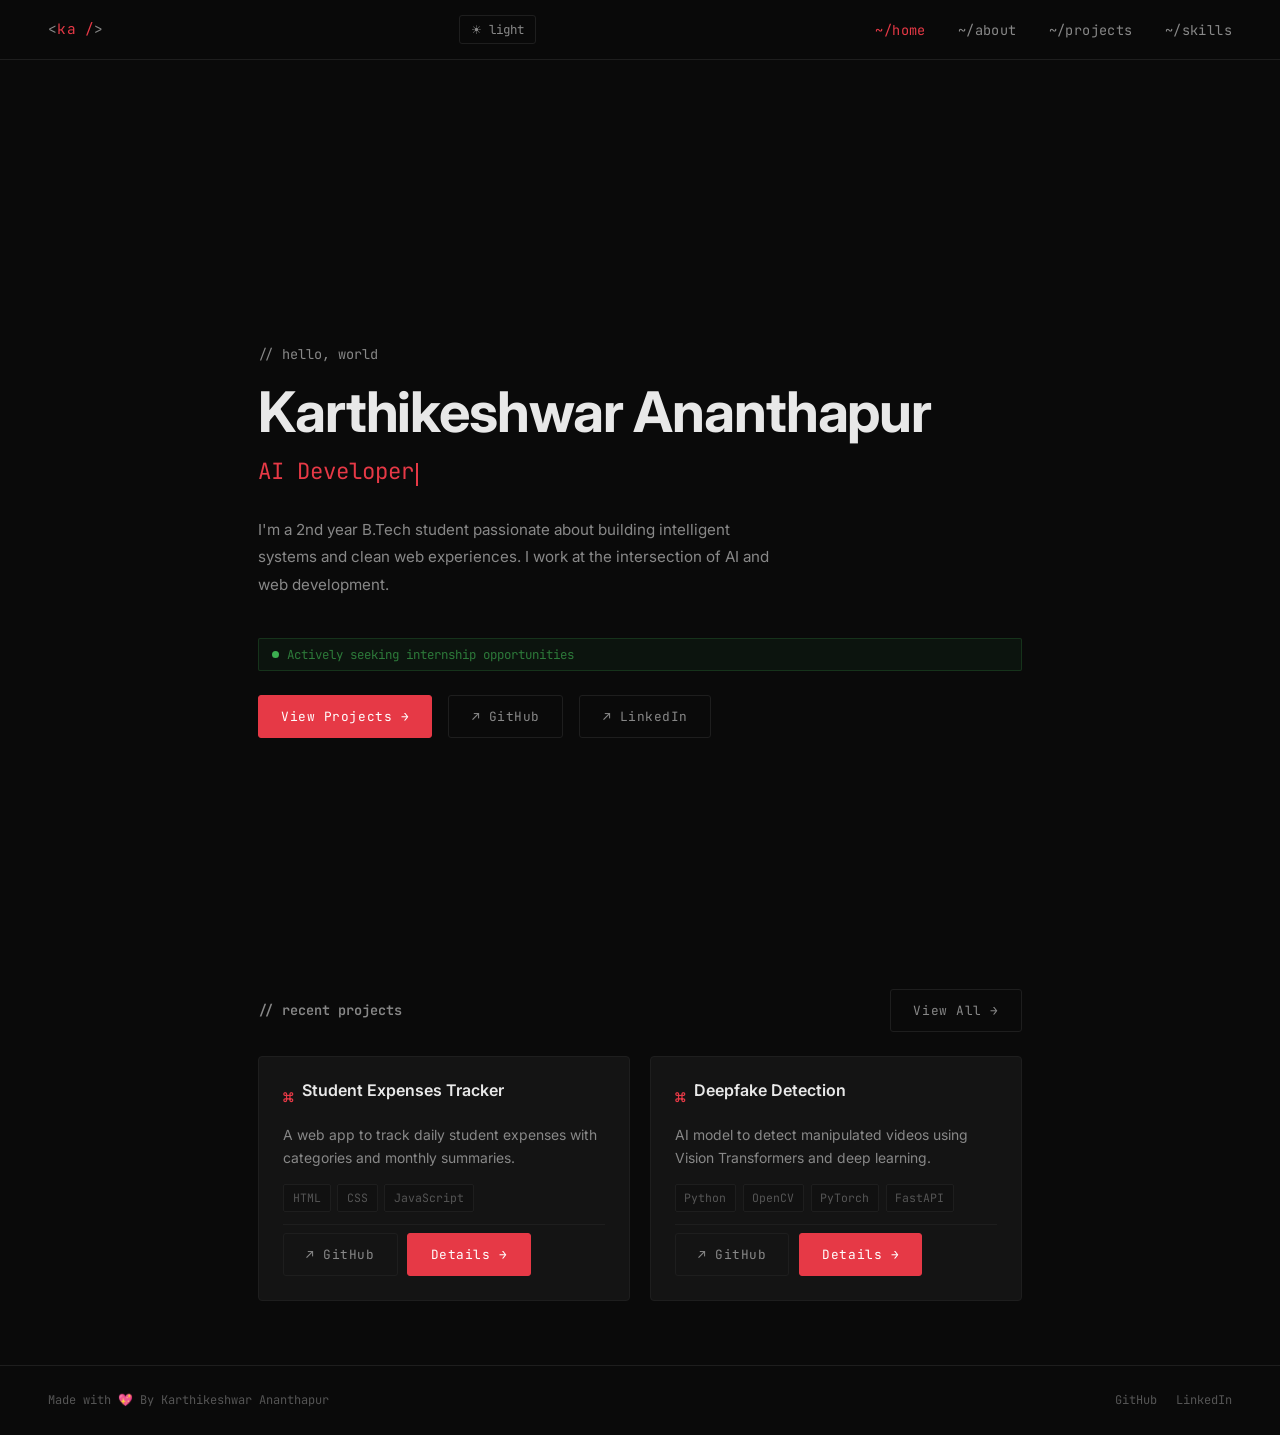
==== dashboard/index.html @ 0e8dc8a1 "fix routes" ====
<!DOCTYPE html>
<html lang="en">
<head>
  <meta charset="UTF-8" />
  <meta name="viewport" content="width=device-width, initial-scale=1.0" />
  <title>Karthikeshwar Ananthapur — Portfolio</title>
  <meta name="description" content="B.Tech student specializing in AI and web development. Explore my projects and skills." />

  <link rel="preconnect" href="https://fonts.googleapis.com" />
  <link href="https://fonts.googleapis.com/css2?family=Inter:wght@400;500;600;700&family=JetBrains+Mono:wght@400;500&display=swap" rel="stylesheet" />

  <!-- ✅ FIXED PATHS -->
  <link rel="icon" type="image/png" href="/favicon.png" />
  <link rel="stylesheet" href="/css/style.css" />
</head>
<body>

<nav id="navbar"></nav>

<main>
  <section class="hero">
    <p class="hero-greeting">// hello, world</p>
    <h1 class="hero-name" id="hero-name"></h1>
    <div class="hero-role">
      <span id="typing-text"></span><span class="cursor"></span>
    </div>
    <p class="hero-intro" id="hero-intro"></p>

    <div class="status-badge">
      <span class="status-dot"></span>
      Actively seeking internship opportunities
    </div>

    <div class="hero-actions">
      <a href="/projects" class="btn btn-primary">View Projects →</a>
      <a href="#" id="hero-github" target="_blank" class="btn btn-outline">↗ GitHub</a>
      <a href="#" id="hero-linkedin" target="_blank" class="btn btn-outline">↗ LinkedIn</a>
    </div>
  </section>

  <section class="preview-section">
    <div class="preview-header">
      <h2>// recent projects</h2>
      <a href="/projects" class="btn btn-outline">View All →</a>
    </div>

    <div class="projects-grid" id="preview-grid"></div>
  </section>
</main>

<footer id="footer"></footer>

<!-- ✅ FIXED PATHS -->
<script src="/js/data.js"></script>
<script src="/js/main.js"></script>

<script>
document.addEventListener('DOMContentLoaded', () => {
  const { name, intro, github, linkedin } = portfolioData.personal;

  document.getElementById('hero-name').textContent = name;
  document.getElementById('hero-intro').textContent = intro;
  document.getElementById('hero-github').href = github;
  document.getElementById('hero-linkedin').href = linkedin;

  // Typing animation
  const roles = portfolioData.typingRoles;
  let roleIndex = 0, charIndex = 0, deleting = false;
  const el = document.getElementById('typing-text');

  function type() {
    const current = roles[roleIndex];

    if (deleting) {
      el.textContent = current.slice(0, charIndex--);
      if (charIndex < 0) {
        deleting = false;
        roleIndex = (roleIndex + 1) % roles.length;
        setTimeout(type, 400);
        return;
      }
    } else {
      el.textContent = current.slice(0, charIndex++);
      if (charIndex > current.length) {
        deleting = true;
        setTimeout(type, 1800);
        return;
      }
    }

    setTimeout(type, deleting ? 60 : 90);
  }

  type();

  // 🔥 FIXED: clean URL for details
  const preview = portfolioData.projects.slice(0, 2);

  document.getElementById('preview-grid').innerHTML = preview.map(p => `
    <article class="project-card">
      <div class="project-card-header">
        <div class="project-icon">⌘</div>
        <h3 class="project-title">${p.title}</h3>
      </div>

      <p class="project-desc">${p.description}</p>

      <div class="tech-stack">
        ${p.tech.map(t => `<span class="tech-tag">${t}</span>`).join('')}
      </div>

      <div class="card-actions">
        <a href="${p.github}" target="_blank" class="btn btn-outline">↗ GitHub</a>
        <a href="/details/${p.id}" class="btn btn-primary">Details →</a>
      </div>
    </article>
  `).join('');
});
</script>

</body>
</html>
---- css/style.css ----
/* =========================================
   ROOT & RESET
   ========================================= */
:root {
  --bg: #0a0a0a;
  --bg-secondary: #111111;
  --bg-card: #141414;
  --nav-bg: rgba(10, 10, 10, 0.92);
  --red: #e63946;
  --red-dim: rgba(230, 57, 70, 0.12);
  --red-border: rgba(230, 57, 70, 0.3);
  --text: #e8e8e8;
  --text-muted: #888;
  --text-dim: #555;
  --border: #1e1e1e;
  --font-mono: 'JetBrains Mono', 'Fira Code', monospace;
  --font-sans: 'Inter', sans-serif;
  --max-width: 860px;
  --nav-height: 60px;
}

/* Light theme overrides */
[data-theme="light"] {
  --bg: #f8f8f6;
  --bg-secondary: #f0efec;
  --bg-card: #ebebea;
  --nav-bg: rgba(248, 248, 246, 0.92);
  --text: #1a1a1a;
  --text-muted: #555;
  --text-dim: #999;
  --border: #d8d7d4;
}

*, *::before, *::after {
  margin: 0;
  padding: 0;
  box-sizing: border-box;
}

html {
  scroll-behavior: smooth;
}

body {
  background: var(--bg);
  color: var(--text);
  font-family: var(--font-sans);
  line-height: 1.7;
  min-height: 100vh;
  display: flex;
  flex-direction: column;
}

a {
  color: inherit;
  text-decoration: none;
}

/* =========================================
   NAVBAR
   ========================================= */
nav {
  position: fixed;
  top: 0;
  left: 0;
  right: 0;
  height: var(--nav-height);
  background: var(--nav-bg);
  backdrop-filter: blur(6px);
  border-bottom: 1px solid var(--border);
  z-index: 100;
  display: flex;
  align-items: center;
  justify-content: space-between;
  padding: 0 clamp(1rem, 5vw, 3rem);
}

/* Theme toggle button */
.theme-toggle {
  background: none;
  border: 1px solid var(--border);
  color: var(--text-muted);
  font-family: var(--font-mono);
  font-size: 0.78rem;
  padding: 0.3rem 0.7rem;
  border-radius: 3px;
  cursor: pointer;
  transition: all 0.2s;
  margin-left: 1rem;
  white-space: nowrap;
}

.theme-toggle:hover {
  border-color: var(--red-border);
  color: var(--text);
}

.nav-logo {
  font-family: var(--font-mono);
  font-size: 0.9rem;
  color: var(--red);
  letter-spacing: 0.02em;
}

.nav-logo span {
  color: var(--text-muted);
}

.nav-links {
  display: flex;
  gap: 2rem;
  list-style: none;
}

.nav-links a {
  font-size: 0.85rem;
  color: var(--text-muted);
  letter-spacing: 0.03em;
  transition: color 0.2s;
  font-family: var(--font-mono);
}

.nav-links a:hover,
.nav-links a.active {
  color: var(--text);
}

.nav-links a.active {
  color: var(--red);
}

.nav-hamburger {
  display: none;
  flex-direction: column;
  gap: 5px;
  cursor: pointer;
  padding: 4px;
}

.nav-hamburger span {
  width: 22px;
  height: 1.5px;
  background: var(--text-muted);
  transition: all 0.2s;
}

/* =========================================
   LAYOUT
   ========================================= */
main {
  flex: 1;
  margin-top: var(--nav-height);
  padding: clamp(2rem, 5vw, 4rem) clamp(1rem, 5vw, 3rem);
  max-width: var(--max-width);
  width: 100%;
  margin-left: auto;
  margin-right: auto;
  margin-top: calc(var(--nav-height) + clamp(2rem, 5vw, 4rem));
}

/* =========================================
   TYPOGRAPHY
   ========================================= */
h1, h2, h3 {
  line-height: 1.2;
  font-weight: 600;
}

.section-label {
  font-family: var(--font-mono);
  font-size: 0.75rem;
  color: var(--red);
  letter-spacing: 0.1em;
  text-transform: uppercase;
  margin-bottom: 0.5rem;
}

.status-badge {
  display: inline-flex;
  align-items: center;
  gap: 0.5rem;
  font-family: var(--font-mono);
  font-size: 0.78rem;
  color: #2d7a3a;
  background: rgba(45, 122, 58, 0.1);
  border: 1px solid rgba(45, 122, 58, 0.3);
  padding: 0.3rem 0.8rem;
  border-radius: 2px;
  margin-bottom: 1.5rem;
}

[data-theme="light"] .status-badge {
  color: #1e6b2a;
  background: rgba(30, 107, 42, 0.08);
  border-color: rgba(30, 107, 42, 0.25);
}

.status-dot {
  width: 7px;
  height: 7px;
  border-radius: 50%;
  background: #3caf50;
  flex-shrink: 0;
  animation: pulse-green 2s ease-in-out infinite;
}

@keyframes pulse-green {
  0%, 100% { opacity: 1; }
  50% { opacity: 0.4; }
}

/* =========================================
   HERO
   ========================================= */
.hero {
  min-height: calc(85vh - var(--nav-height));
  display: flex;
  flex-direction: column;
  justify-content: center;
  padding: 0;
}

.hero-greeting {
  font-family: var(--font-mono);
  font-size: 0.85rem;
  color: var(--text-muted);
  margin-bottom: 1rem;
}

.hero-name {
  font-size: clamp(2rem, 6vw, 3.5rem);
  font-weight: 700;
  line-height: 1.1;
  margin-bottom: 0.5rem;
  letter-spacing: -0.02em;
}

.hero-role {
  font-family: var(--font-mono);
  font-size: clamp(1rem, 3vw, 1.4rem);
  color: var(--red);
  margin-bottom: 1.5rem;
  min-height: 1.8em;
}

.cursor {
  display: inline-block;
  width: 2px;
  height: 1em;
  background: var(--red);
  margin-left: 2px;
  animation: blink 1s step-end infinite;
  vertical-align: text-bottom;
}

@keyframes blink {
  0%, 100% { opacity: 1; }
  50% { opacity: 0; }
}

.hero-intro {
  color: var(--text-muted);
  font-size: 0.95rem;
  max-width: 520px;
  margin-bottom: 2.5rem;
  line-height: 1.8;
}

.hero-actions {
  display: flex;
  gap: 1rem;
  flex-wrap: wrap;
}

/* =========================================
   BUTTONS
   ========================================= */
.btn {
  display: inline-flex;
  align-items: center;
  gap: 0.4rem;
  padding: 0.6rem 1.4rem;
  font-family: var(--font-mono);
  font-size: 0.8rem;
  letter-spacing: 0.04em;
  border-radius: 3px;
  border: 1px solid transparent;
  cursor: pointer;
  transition: all 0.2s;
  white-space: nowrap;
}

.btn-primary {
  background: var(--red);
  color: #fff;
  border-color: var(--red);
}

.btn-primary:hover {
  background: transparent;
  color: var(--red);
}

.btn-outline {
  background: transparent;
  color: var(--text-muted);
  border-color: var(--border);
}

.btn-outline:hover {
  border-color: var(--red-border);
  color: var(--text);
}

/* =========================================
   DIVIDER / SECTION SPACING
   ========================================= */
.section {
  margin-top: 5rem;
}

.section-header {
  display: flex;
  align-items: center;
  gap: 1rem;
  margin-bottom: 2rem;
}

.section-header h2 {
  font-size: 1.1rem;
  font-family: var(--font-mono);
  color: var(--text);
}

.section-line {
  flex: 1;
  height: 1px;
  background: var(--border);
}

/* =========================================
   PROJECT CARDS
   ========================================= */
.projects-grid {
  display: grid;
  grid-template-columns: repeat(auto-fill, minmax(300px, 1fr));
  gap: 1.2rem;
}

.project-card {
  background: var(--bg-card);
  border: 1px solid var(--border);
  border-radius: 4px;
  padding: 1.5rem;
  display: flex;
  flex-direction: column;
  gap: 0.8rem;
  transition: border-color 0.2s, transform 0.2s;
}

.project-card:hover {
  border-color: var(--red-border);
  transform: translateY(-2px);
}

.project-card-header {
  display: flex;
  align-items: flex-start;
  justify-content: space-between;
  gap: 0.5rem;
}

.project-icon {
  font-size: 1.1rem;
  color: var(--red);
  font-family: var(--font-mono);
}

.project-title {
  font-size: 1rem;
  font-weight: 600;
  color: var(--text);
  flex: 1;
}

.project-desc {
  color: var(--text-muted);
  font-size: 0.87rem;
  line-height: 1.7;
}

.tech-stack {
  display: flex;
  flex-wrap: wrap;
  gap: 0.4rem;
  margin-top: auto;
}

.tech-tag {
  font-family: var(--font-mono);
  font-size: 0.72rem;
  color: var(--text-dim);
  background: var(--bg-secondary);
  padding: 0.2rem 0.55rem;
  border-radius: 2px;
  border: 1px solid var(--border);
}

.card-actions {
  display: flex;
  gap: 0.6rem;
  padding-top: 0.5rem;
  border-top: 1px solid var(--border);
}

/* =========================================
   ABOUT PAGE
   ========================================= */
.about-bio {
  font-size: 0.95rem;
  color: var(--text-muted);
  line-height: 1.9;
  margin-bottom: 3rem;
}

.info-block {
  background: var(--bg-card);
  border: 1px solid var(--border);
  border-radius: 4px;
  padding: 1.5rem;
  margin-bottom: 1.5rem;
}

.info-block h3 {
  font-family: var(--font-mono);
  font-size: 0.8rem;
  color: var(--red);
  text-transform: uppercase;
  letter-spacing: 0.08em;
  margin-bottom: 1rem;
}

.edu-row {
  display: flex;
  justify-content: space-between;
  align-items: flex-start;
  gap: 1rem;
  flex-wrap: wrap;
}

.edu-degree {
  font-size: 0.95rem;
  font-weight: 600;
}

.edu-inst {
  font-size: 0.85rem;
  color: var(--text-muted);
  margin-top: 0.2rem;
}

.edu-year {
  font-family: var(--font-mono);
  font-size: 0.78rem;
  color: var(--red);
  background: var(--red-dim);
  padding: 0.2rem 0.6rem;
  border-radius: 2px;
  white-space: nowrap;
}

.learning-list {
  list-style: none;
  display: flex;
  flex-direction: column;
  gap: 0.6rem;
}

.learning-list li {
  font-size: 0.87rem;
  color: var(--text-muted);
  padding-left: 1rem;
  position: relative;
}

.learning-list li::before {
  content: "→";
  position: absolute;
  left: 0;
  color: var(--red);
  font-family: var(--font-mono);
}

/* =========================================
   SKILLS PAGE
   ========================================= */
.skills-group {
  margin-bottom: 2.5rem;
}

.skills-group-title {
  font-family: var(--font-mono);
  font-size: 0.75rem;
  color: var(--text-dim);
  text-transform: uppercase;
  letter-spacing: 0.1em;
  margin-bottom: 1rem;
}

.skills-list {
  display: flex;
  flex-wrap: wrap;
  gap: 0.6rem;
}

.skill-item {
  font-family: var(--font-mono);
  font-size: 0.82rem;
  color: var(--text-muted);
  padding: 0.45rem 1rem;
  background: var(--bg-card);
  border: 1px solid var(--border);
  border-radius: 3px;
  transition: all 0.2s;
}

.skill-item:hover {
  border-color: var(--red-border);
  color: var(--text);
  background: var(--red-dim);
}

/* =========================================
   PROJECT DETAIL PAGE
   ========================================= */
.detail-back {
  display: inline-flex;
  align-items: center;
  gap: 0.4rem;
  font-family: var(--font-mono);
  font-size: 0.78rem;
  color: var(--text-muted);
  margin-bottom: 2rem;
  transition: color 0.2s;
}

.detail-back:hover {
  color: var(--red);
}

.detail-title {
  font-size: clamp(1.5rem, 4vw, 2.2rem);
  font-weight: 700;
  letter-spacing: -0.02em;
  margin-bottom: 0.5rem;
}

.detail-desc {
  color: var(--text-muted);
  font-size: 0.95rem;
  line-height: 1.8;
  margin-bottom: 2rem;
}

.detail-section {
  margin-bottom: 2rem;
}

.detail-section h3 {
  font-family: var(--font-mono);
  font-size: 0.75rem;
  color: var(--red);
  text-transform: uppercase;
  letter-spacing: 0.08em;
  margin-bottom: 1rem;
}

.features-list {
  list-style: none;
  display: flex;
  flex-direction: column;
  gap: 0.6rem;
}

.features-list li {
  font-size: 0.87rem;
  color: var(--text-muted);
  padding-left: 1.2rem;
  position: relative;
}

.features-list li::before {
  content: "▸";
  position: absolute;
  left: 0;
  color: var(--red);
}

.not-found {
  text-align: center;
  padding: 4rem 0;
  color: var(--text-muted);
  font-family: var(--font-mono);
}

.not-found h2 {
  color: var(--red);
  font-size: 2rem;
  margin-bottom: 0.5rem;
}

/* =========================================
   FOOTER
   ========================================= */
footer {
  border-top: 1px solid var(--border);
  padding: 1.5rem clamp(1rem, 5vw, 3rem);
  display: flex;
  align-items: center;
  justify-content: space-between;
  gap: 1rem;
  flex-wrap: wrap;
}

.footer-text {
  font-family: var(--font-mono);
  font-size: 0.75rem;
  color: var(--text-dim);
}

.footer-links {
  display: flex;
  gap: 1.2rem;
}

.footer-links a {
  font-family: var(--font-mono);
  font-size: 0.75rem;
  color: var(--text-dim);
  transition: color 0.2s;
}

.footer-links a:hover {
  color: var(--red);
}

/* =========================================
   HERO PREVIEW SECTION
   ========================================= */
.preview-section {
  margin-top: 6rem;
}

.preview-header {
  display: flex;
  align-items: center;
  justify-content: space-between;
  margin-bottom: 1.5rem;
}

.preview-header h2 {
  font-family: var(--font-mono);
  font-size: 0.85rem;
  color: var(--text-muted);
}

/* =========================================
   PAGE HERO (non-index pages)
   ========================================= */
.page-hero {
  padding-bottom: 3rem;
  border-bottom: 1px solid var(--border);
  margin-bottom: 3rem;
}

.page-hero h1 {
  font-size: clamp(1.6rem, 4vw, 2.4rem);
  letter-spacing: -0.02em;
  margin-bottom: 0.5rem;
}

.page-hero p {
  color: var(--text-muted);
  font-size: 0.9rem;
}

/* =========================================
   RESPONSIVE
   ========================================= */
@media (max-width: 640px) {
  .nav-links {
    display: none;
    position: fixed;
    top: var(--nav-height);
    left: 0;
    right: 0;
    background: var(--bg-secondary);
    border-bottom: 1px solid var(--border);
    flex-direction: column;
    gap: 0;
    padding: 0.5rem 0;
  }

  .nav-links.open {
    display: flex;
  }

  .nav-links li {
    border-bottom: 1px solid var(--border);
  }

  .nav-links a {
    display: block;
    padding: 0.9rem clamp(1rem, 5vw, 2rem);
  }

  .nav-hamburger {
    display: flex;
  }

  .projects-grid {
    grid-template-columns: 1fr;
  }

  footer {
    flex-direction: column;
    text-align: center;
  }
}
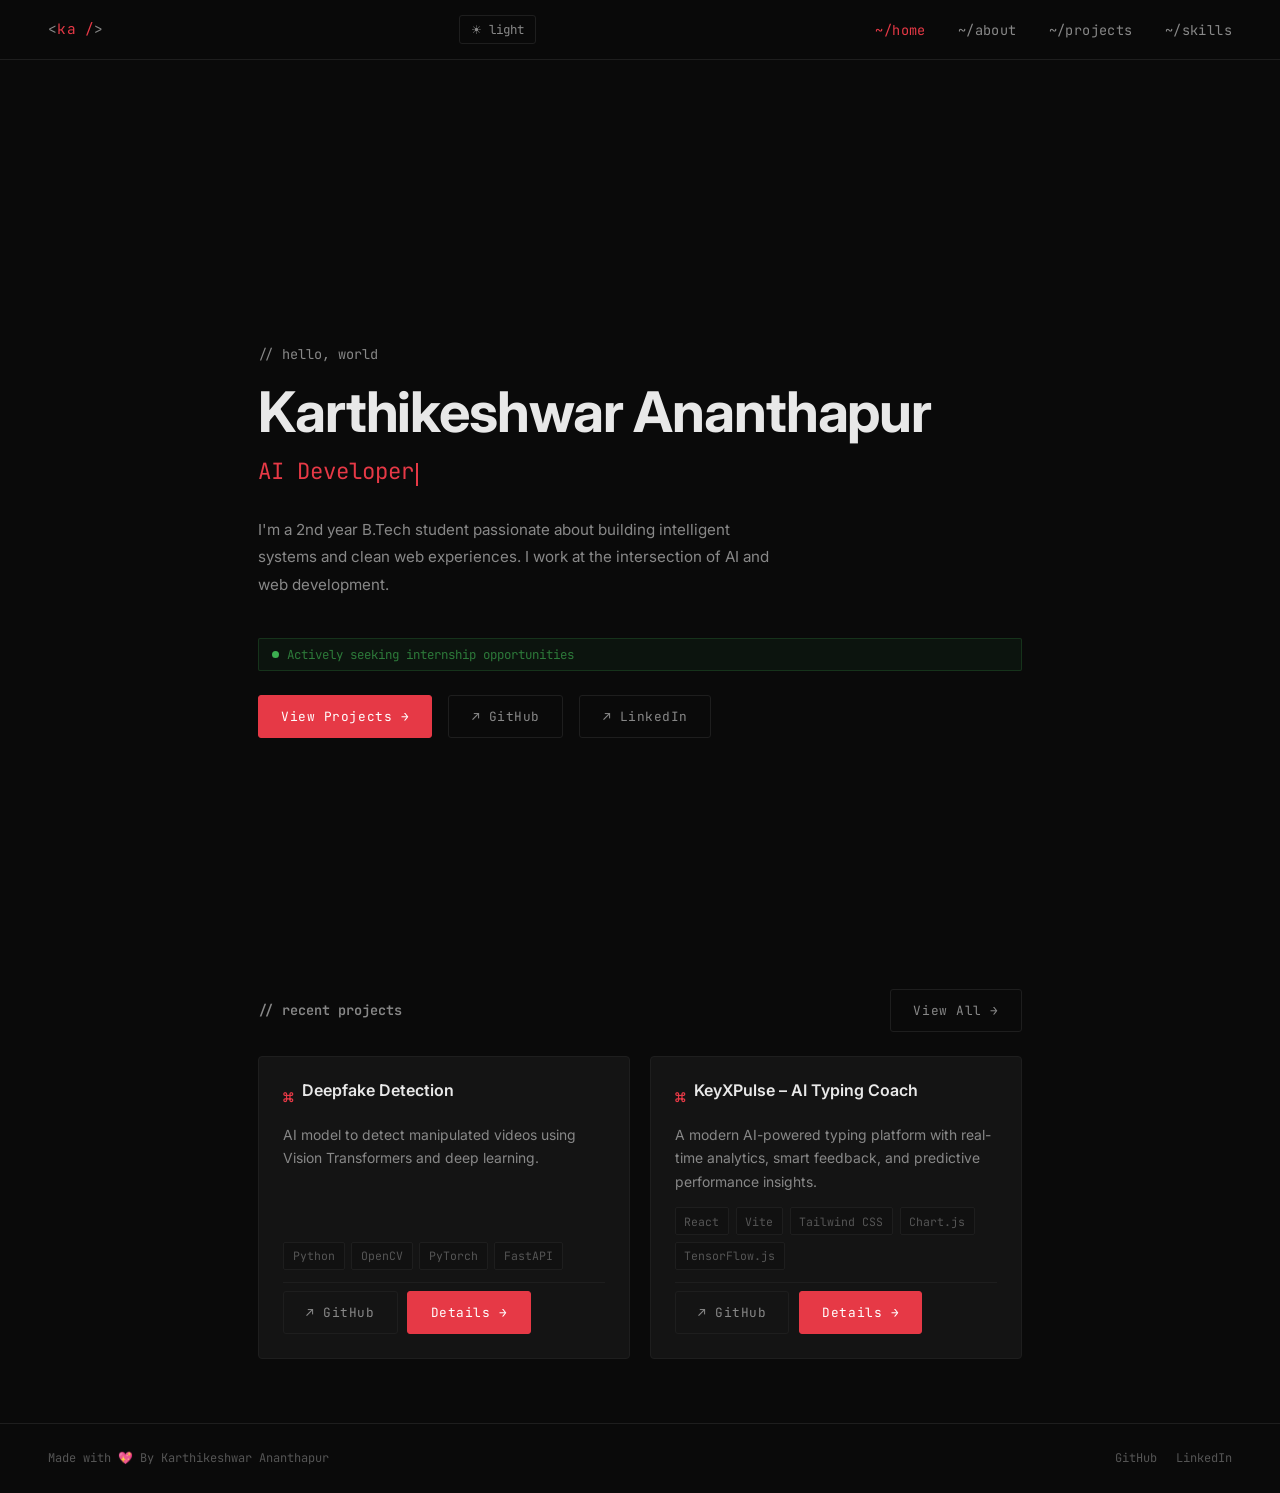
==== commit 41b1f8e5: "Updated dashboard -> Recent projects" ====
--- a/dashboard/index.html
+++ b/dashboard/index.html
@@ -94,7 +94,7 @@
   type();
 
   // 🔥 FIXED: clean URL for details
-  const preview = portfolioData.projects.slice(0, 2);
+  const preview = portfolioData.projects.slice(1, 3);
 
   document.getElementById('preview-grid').innerHTML = preview.map(p => `
     <article class="project-card">
